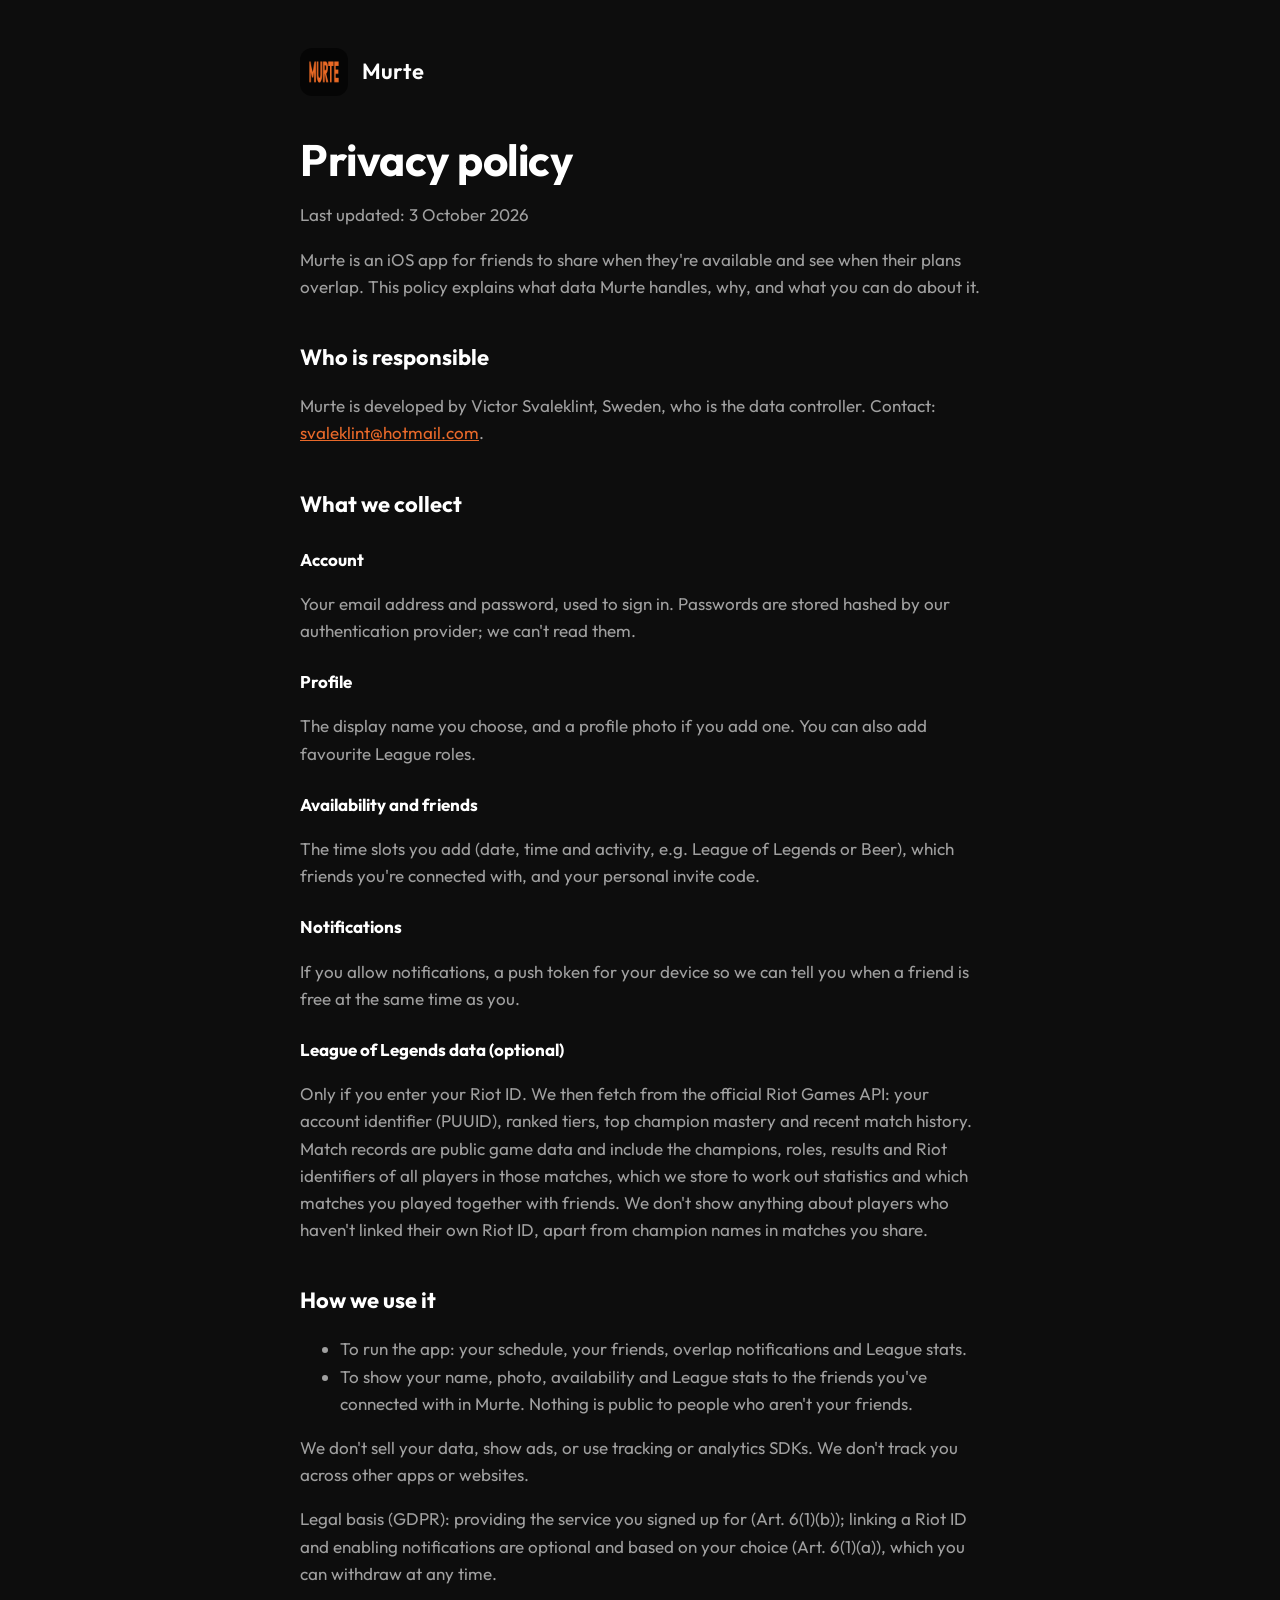
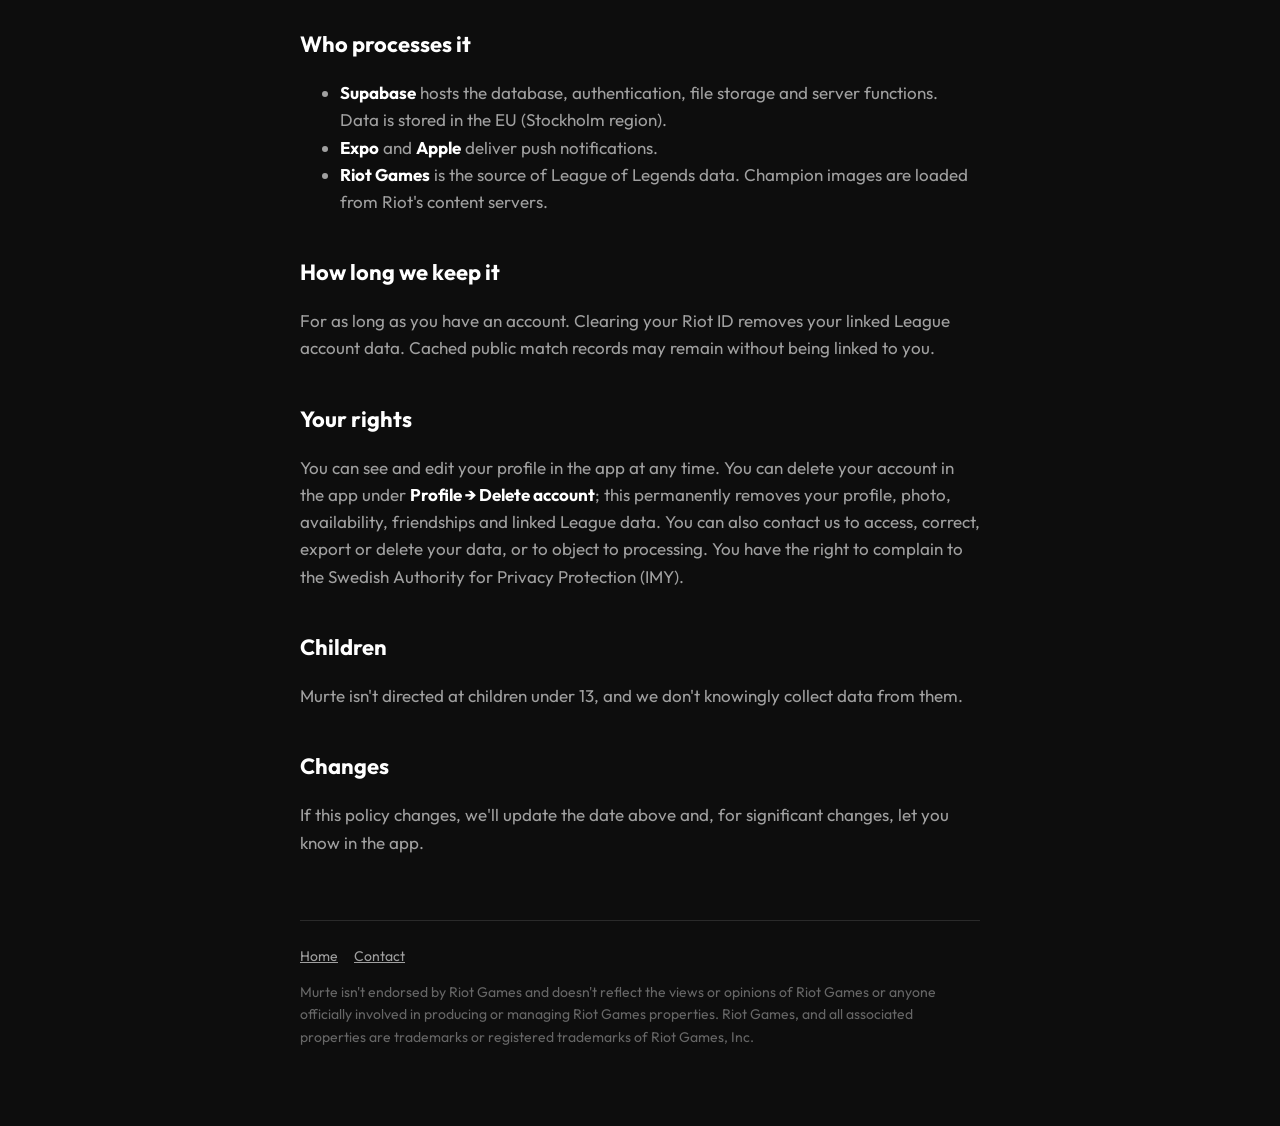
==== privacy.html @ 8e2dac96 "Murte website: landing page, privacy policy, invite links, riot.txt Co-Authored-By: Claude Opus 5.5 " ====
<!doctype html>
<html lang="en">
<head>
  <meta charset="utf-8">
  <meta name="viewport" content="width=device-width, initial-scale=1">
  <title>Murte – Privacy policy</title>
  <link rel="icon" href="icon.png">
  <link rel="preconnect" href="https://fonts.googleapis.com">
  <link href="https://fonts.googleapis.com/css2?family=Outfit:wght@400;600&display=swap" rel="stylesheet">
  <link rel="stylesheet" href="style.css">
</head>
<body>
<main>
  <header>
    <img src="icon.png" alt="">
    <a href="./">Murte</a>
  </header>

  <h1>Privacy policy</h1>
  <p>Last updated: 3 October 2026</p>

  <p>Murte is an iOS app for friends to share when they're available and see when their plans overlap. This policy explains what data Murte handles, why, and what you can do about it.</p>

  <h2>Who is responsible</h2>
  <p>Murte is developed by Victor Svaleklint, Sweden, who is the data controller. Contact: <a href="mailto:svaleklint@hotmail.com">svaleklint@hotmail.com</a>.</p>

  <h2>What we collect</h2>
  <h3>Account</h3>
  <p>Your email address and password, used to sign in. Passwords are stored hashed by our authentication provider; we can't read them.</p>
  <h3>Profile</h3>
  <p>The display name you choose, and a profile photo if you add one. You can also add favourite League roles.</p>
  <h3>Availability and friends</h3>
  <p>The time slots you add (date, time and activity, e.g. League of Legends or Beer), which friends you're connected with, and your personal invite code.</p>
  <h3>Notifications</h3>
  <p>If you allow notifications, a push token for your device so we can tell you when a friend is free at the same time as you.</p>
  <h3>League of Legends data (optional)</h3>
  <p>Only if you enter your Riot ID. We then fetch from the official Riot Games API: your account identifier (PUUID), ranked tiers, top champion mastery and recent match history. Match records are public game data and include the champions, roles, results and Riot identifiers of all players in those matches, which we store to work out statistics and which matches you played together with friends. We don't show anything about players who haven't linked their own Riot ID, apart from champion names in matches you share.</p>

  <h2>How we use it</h2>
  <ul>
    <li>To run the app: your schedule, your friends, overlap notifications and League stats.</li>
    <li>To show your name, photo, availability and League stats to the friends you've connected with in Murte. Nothing is public to people who aren't your friends.</li>
  </ul>
  <p>We don't sell your data, show ads, or use tracking or analytics SDKs. We don't track you across other apps or websites.</p>
  <p>Legal basis (GDPR): providing the service you signed up for (Art. 6(1)(b)); linking a Riot ID and enabling notifications are optional and based on your choice (Art. 6(1)(a)), which you can withdraw at any time.</p>

  <h2>Who processes it</h2>
  <ul>
    <li><strong>Supabase</strong> hosts the database, authentication, file storage and server functions. Data is stored in the EU (Stockholm region).</li>
    <li><strong>Expo</strong> and <strong>Apple</strong> deliver push notifications.</li>
    <li><strong>Riot Games</strong> is the source of League of Legends data. Champion images are loaded from Riot's content servers.</li>
  </ul>

  <h2>How long we keep it</h2>
  <p>For as long as you have an account. Clearing your Riot ID removes your linked League account data. Cached public match records may remain without being linked to you.</p>

  <h2>Your rights</h2>
  <p>You can see and edit your profile in the app at any time. You can delete your account in the app under <strong>Profile → Delete account</strong>; this permanently removes your profile, photo, availability, friendships and linked League data. You can also contact us to access, correct, export or delete your data, or to object to processing. You have the right to complain to the Swedish Authority for Privacy Protection (IMY).</p>

  <h2>Children</h2>
  <p>Murte isn't directed at children under 13, and we don't knowingly collect data from them.</p>

  <h2>Changes</h2>
  <p>If this policy changes, we'll update the date above and, for significant changes, let you know in the app.</p>

  <footer>
    <nav><a href="./">Home</a><a href="mailto:svaleklint@hotmail.com">Contact</a></nav>
    <p>Murte isn't endorsed by Riot Games and doesn't reflect the views or opinions of Riot Games or anyone officially involved in producing or managing Riot Games properties. Riot Games, and all associated properties are trademarks or registered trademarks of Riot Games, Inc.</p>
  </footer>
</main>
</body>
</html>
---- style.css ----
:root {
  --bg: #0D0D0D;
  --surface: #1A1A1A;
  --border: #2A2A2A;
  --text: #FFFFFF;
  --text-2: #A0A0A0;
  --muted: #666666;
  --accent: #E8692A;
  --league: #6E92D6;
  --beer: #D69A3A;
  --gf: #E06A9E;
}

* { box-sizing: border-box; }

body {
  margin: 0;
  background: var(--bg);
  color: var(--text);
  font-family: 'Outfit', -apple-system, BlinkMacSystemFont, 'Segoe UI', sans-serif;
  font-size: 17px;
  line-height: 1.6;
  -webkit-font-smoothing: antialiased;
}

main { max-width: 720px; margin: 0 auto; padding: 48px 20px 64px; }

a { color: var(--accent); }

header { display: flex; align-items: center; gap: 14px; margin-bottom: 40px; }
header img { width: 48px; height: 48px; border-radius: 12px; }
header a { color: var(--text); text-decoration: none; font-weight: 600; font-size: 22px; }

h1 { font-size: 44px; line-height: 1.1; letter-spacing: -0.5px; margin: 0 0 16px; }
h2 { font-size: 22px; margin: 40px 0 8px; }
h3 { font-size: 17px; margin: 24px 0 4px; }
p, li { color: var(--text-2); }
strong { color: var(--text); }

.lead { font-size: 20px; margin: 0 0 32px; }

.button {
  display: inline-block;
  background: var(--accent);
  color: var(--bg);
  font-weight: 600;
  text-decoration: none;
  padding: 14px 24px;
  border-radius: 14px;
  border: 0;
  font: inherit;
  cursor: pointer;
}
.button.secondary { background: transparent; color: var(--text); border: 1px solid var(--border); }

.features { display: grid; gap: 12px; margin: 40px 0; }
.feature { background: var(--surface); border-radius: 14px; padding: 18px 20px; border-left: 4px solid var(--accent); }
.feature.league { border-left-color: var(--league); }
.feature.beer { border-left-color: var(--beer); }
.feature.gf { border-left-color: var(--gf); }
.feature h3 { margin: 0 0 4px; color: var(--text); }
.feature p { margin: 0; }

.code {
  font-family: ui-monospace, Menlo, monospace;
  background: var(--surface);
  border: 1px solid var(--border);
  border-radius: 10px;
  padding: 12px 16px;
  font-size: 18px;
  color: var(--text);
  word-break: break-all;
}

.stack > * + * { margin-top: 12px; }

footer { margin-top: 64px; padding-top: 24px; border-top: 1px solid var(--border); font-size: 14px; }
footer p { color: var(--muted); }
footer nav a { color: var(--text-2); margin-right: 16px; }
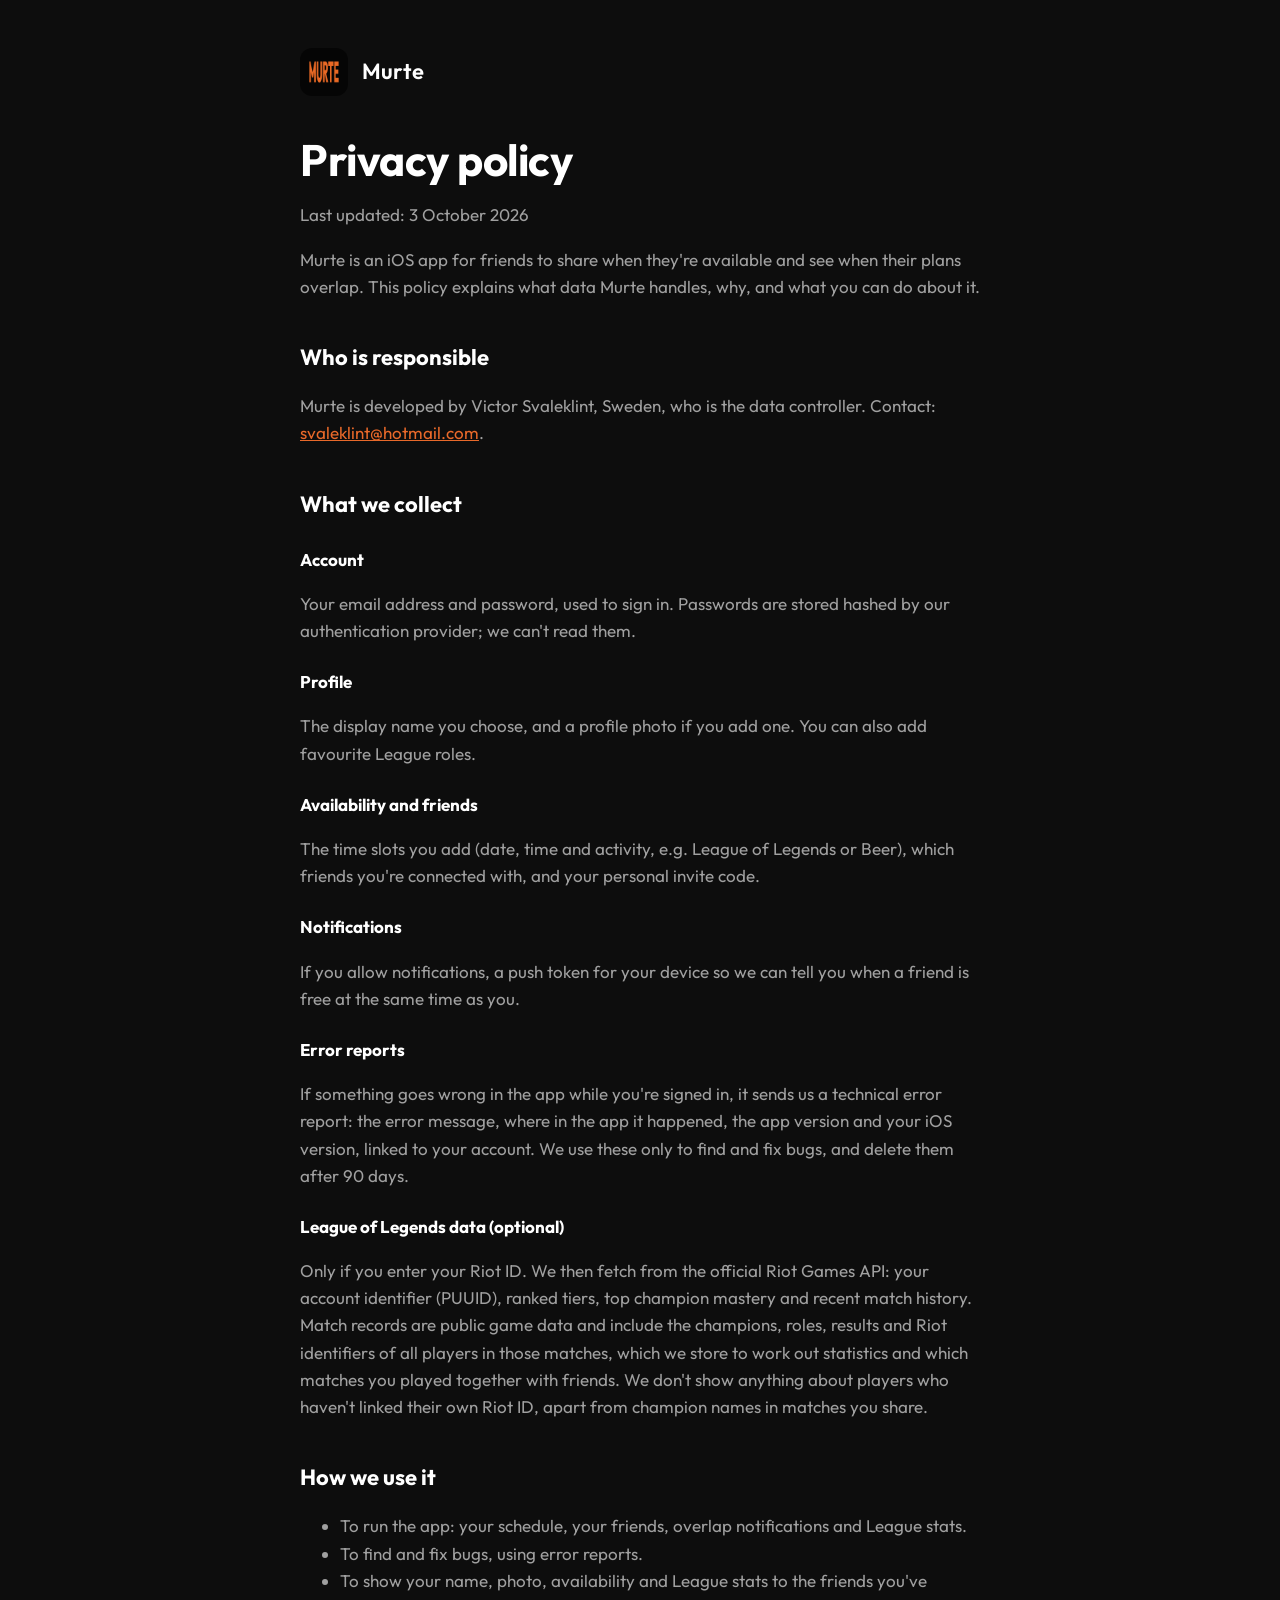
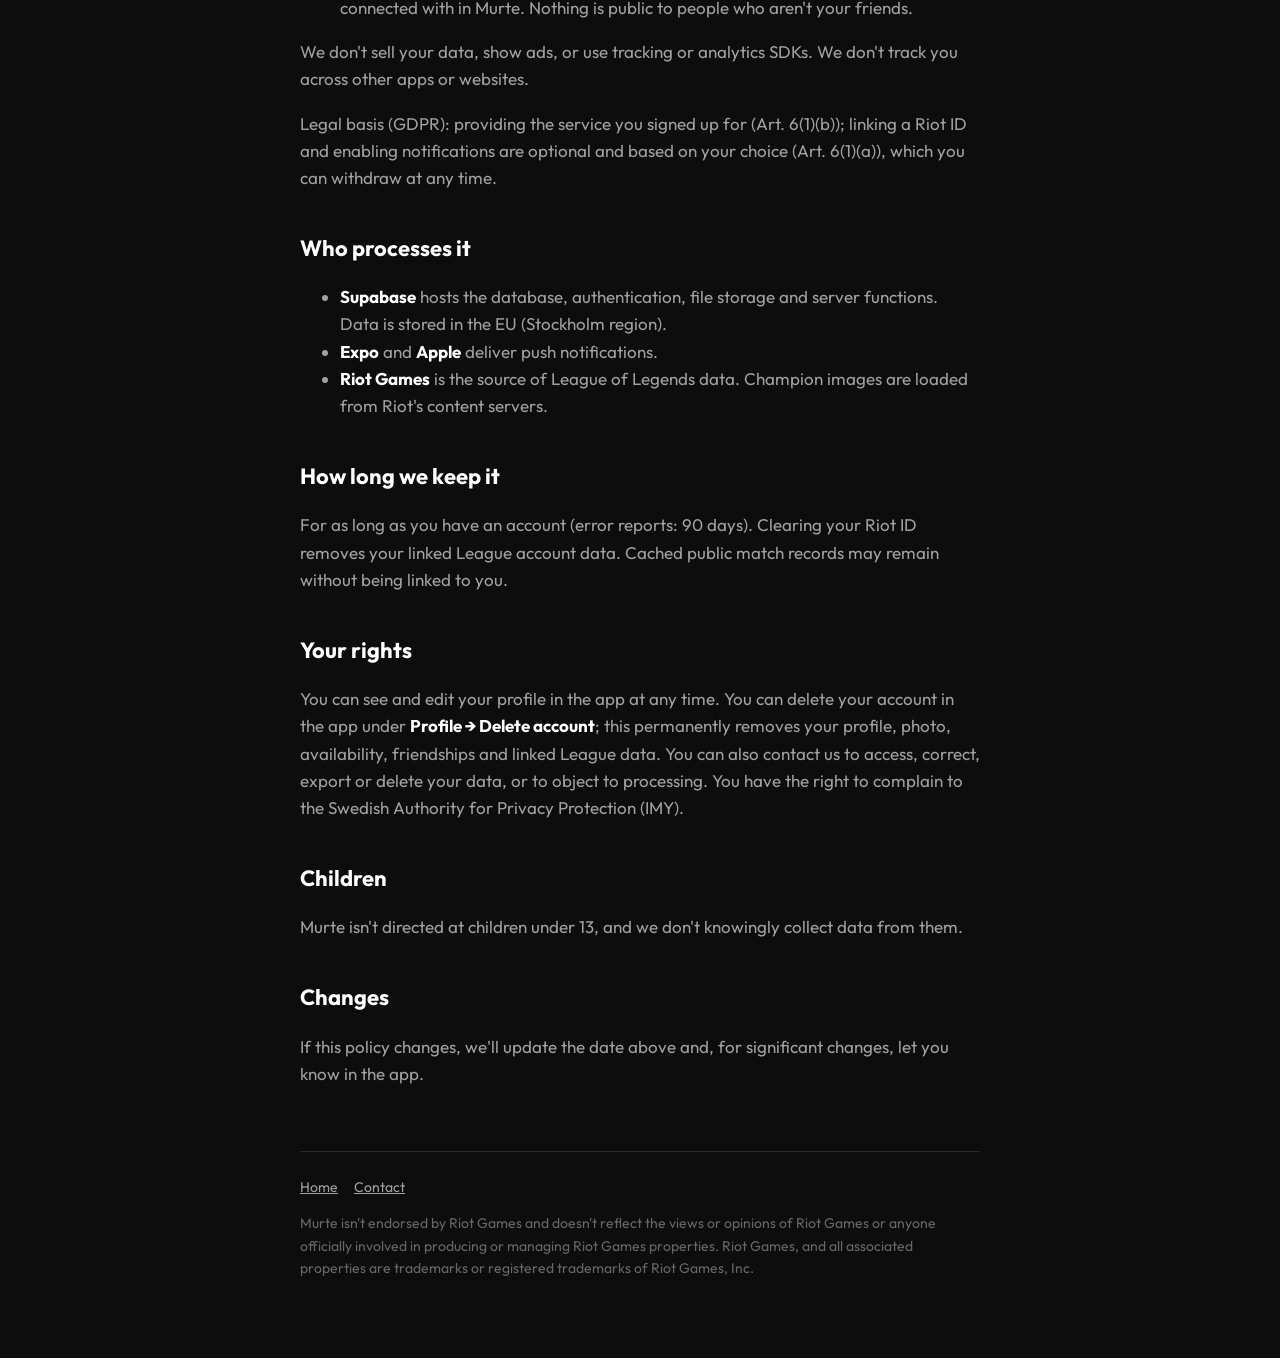
==== commit 55f96267: "Privacy policy: mention error reports Co-Authored-By: Claude Opus 5.5 <noreply@anthropic.com>" ====
--- a/privacy.html
+++ b/privacy.html
@@ -33,12 +33,15 @@
   <p>The time slots you add (date, time and activity, e.g. League of Legends or Beer), which friends you're connected with, and your personal invite code.</p>
   <h3>Notifications</h3>
   <p>If you allow notifications, a push token for your device so we can tell you when a friend is free at the same time as you.</p>
+  <h3>Error reports</h3>
+  <p>If something goes wrong in the app while you're signed in, it sends us a technical error report: the error message, where in the app it happened, the app version and your iOS version, linked to your account. We use these only to find and fix bugs, and delete them after 90 days.</p>
   <h3>League of Legends data (optional)</h3>
   <p>Only if you enter your Riot ID. We then fetch from the official Riot Games API: your account identifier (PUUID), ranked tiers, top champion mastery and recent match history. Match records are public game data and include the champions, roles, results and Riot identifiers of all players in those matches, which we store to work out statistics and which matches you played together with friends. We don't show anything about players who haven't linked their own Riot ID, apart from champion names in matches you share.</p>
 
   <h2>How we use it</h2>
   <ul>
     <li>To run the app: your schedule, your friends, overlap notifications and League stats.</li>
+    <li>To find and fix bugs, using error reports.</li>
     <li>To show your name, photo, availability and League stats to the friends you've connected with in Murte. Nothing is public to people who aren't your friends.</li>
   </ul>
   <p>We don't sell your data, show ads, or use tracking or analytics SDKs. We don't track you across other apps or websites.</p>
@@ -52,7 +55,7 @@
   </ul>
 
   <h2>How long we keep it</h2>
-  <p>For as long as you have an account. Clearing your Riot ID removes your linked League account data. Cached public match records may remain without being linked to you.</p>
+  <p>For as long as you have an account (error reports: 90 days). Clearing your Riot ID removes your linked League account data. Cached public match records may remain without being linked to you.</p>
 
   <h2>Your rights</h2>
   <p>You can see and edit your profile in the app at any time. You can delete your account in the app under <strong>Profile → Delete account</strong>; this permanently removes your profile, photo, availability, friendships and linked League data. You can also contact us to access, correct, export or delete your data, or to object to processing. You have the right to complain to the Swedish Authority for Privacy Protection (IMY).</p>
